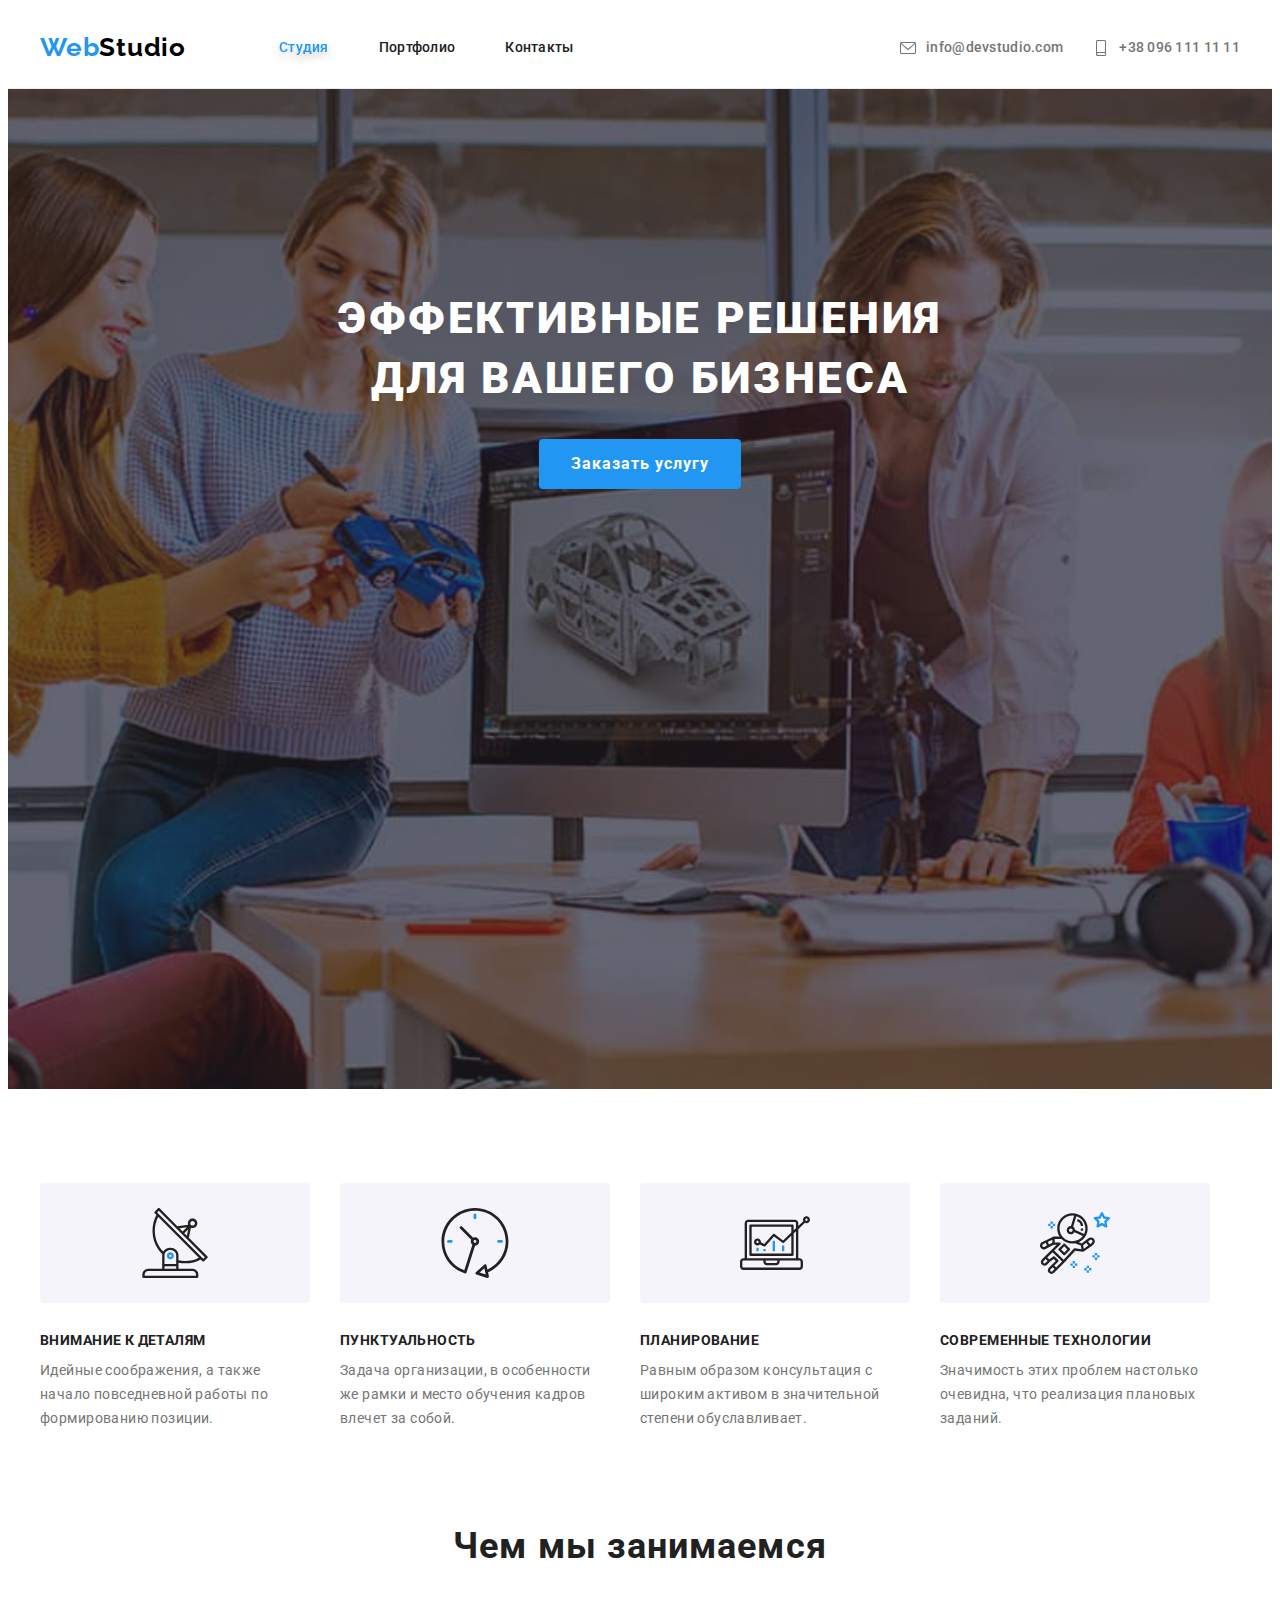
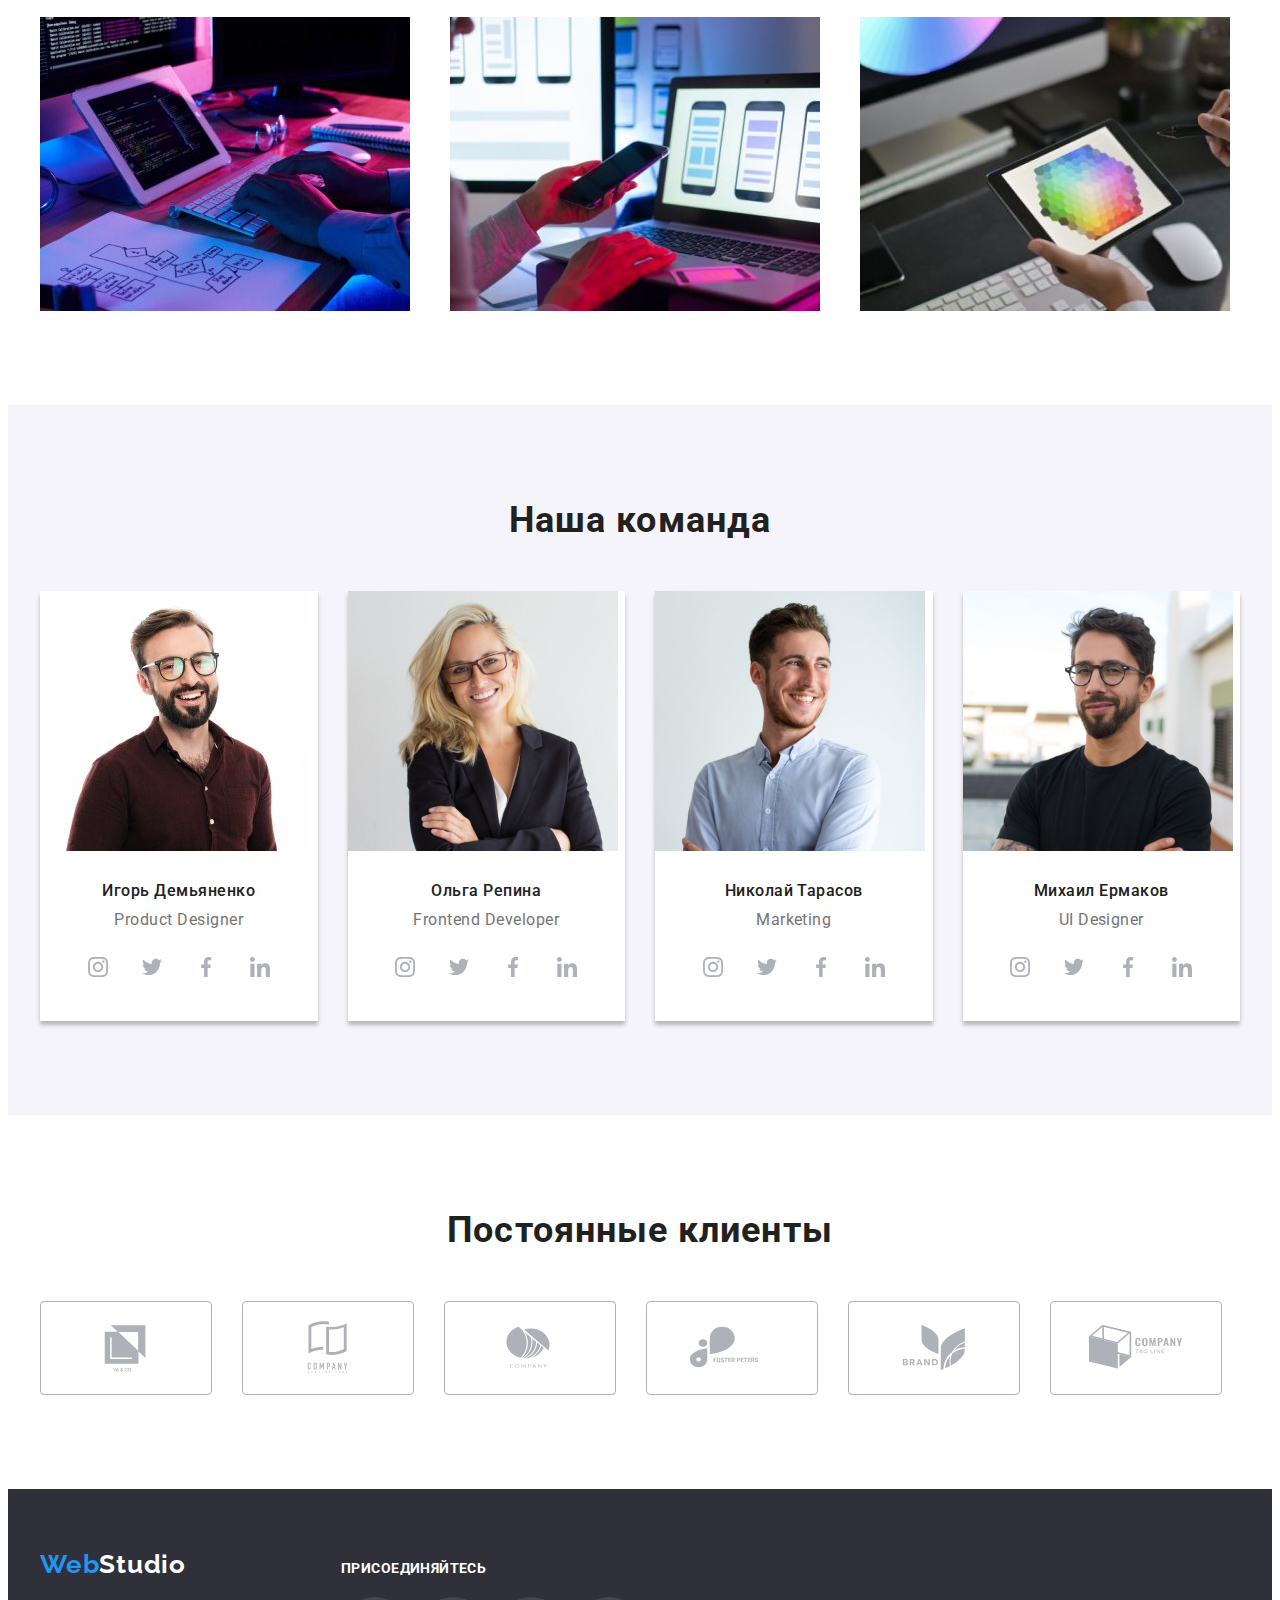
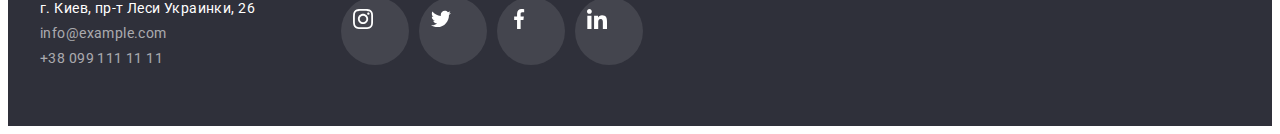
==== index.html @ df74f2be "begin-work" ====
<!DOCTYPE html>
<html lang="ru">
  <head>
    <meta charset="UTF-8" />
    <meta name="viewport" content="width=device-width,initial-scale=1.0" />
    <title>WebStudio</title>
    <link rel="preconnect" href="https://fonts.googleapis.com" />
    <link rel="preconnect" href="https://fonts.gstatic.com" crossorigin />
    <link
      href="https://fonts.googleapis.com/css2?family=Raleway:wght@700&family=Roboto:wght@400;500;700;900&display=swap"
      rel="stylesheet"
    />
    <link
      rel="stylesheet"
      href="https://cdnjs.cloudflare.com/ajax/libs/modern-normalize/1.1.0/modern-normalize.min.css"
      integrity="sha512-wpPYUAdjBVSE4KJnH1VR1HeZfpl1ub8YT/NKx4PuQ5NmX2tKuGu6U/JRp5y+Y8XG2tV+wKQpNHVUX03MfMFn9Q=="
      crossorigin="anonymous"
      referrerpolicy="no-referrer"
    />
    <link rel="stylesheet" href="./css/styles.css" />
  </head>
  <body>
    <!--Шапка-->
    <header class="header">
      <div class="container header-container">
        <nav class="header-nav">
          <a class="logo-name logo-name-header link" href="./index.html">
            <span class="logo-web">Web</span>Studio</a
          >
          <ul class="site-nav list">
            <li class="menu-item">
              <a href="./index.html" class="link connect-item-all current"
                >Студия</a
              >
            </li>
            <li class="menu-item">
              <a href="./portfolio.html" class="link connect-item-all"
                >Портфолио</a
              >
            </li>
            <li class="menu-item">
              <a href="" class="link connect-item-all">Контакты</a>
            </li>
          </ul>
        </nav>
        <ul class="link-contact list">
          <li class="connect-item">
            <a href="mailto:info@devstudio.com" class="link connect-item-all"
              ><svg width="16px" height="16px" class="icon-picture">
                <use href="./images/icons.svg#icon-cont_envelope"></use>
              </svg>
              info@devstudio.com</a
            >
          </li>
          <li class="connect-item">
            <a href="tel:+380961111111" class="link connect-item-all">
              <svg width="16px" height="16px" class="icon-picture">
                <use href="./images/icons.svg#icon-cont_smartphone"></use>
              </svg>
              +38 096 111 11 11</a
            >
          </li>
        </ul>
      </div>
    </header>
    <main>
      <!--Герой-->
      <section class="hero">
        <div class="container">
          <h1 class="hero-title">Эффективные решения для вашего бизнеса</h1>
          <button class="button-hero button primary" type="button">
            Заказать услугу
          </button>
        </div>
      </section>
      <!--Преимущества-->
      <section class="section-features">
        <div class="container">
          <h2 class="visually-hidden">Features</h2>
          <ul class="list list-features">
            <li class="features-item">
              <div class="features-icon-background">
                <svg class="features-icon" width="70px" height="70px">
                  <use href="./images/icons.svg#icon-f_antenna"></use>
                </svg>
              </div>
              <h3 class="features-title">Внимание к деталям</h3>
              <p class="features-text">
                Идейные соображения, а также начало повседневной работы по
                формированию позиции.
              </p>
            </li>
            <li class="features-item">
              <div class="features-icon-background">
                <svg class="features-icon" width="70px" height="70px">
                  <use href="./images/icons.svg#icon-f_clock"></use>
                </svg>
              </div>
              <h3 class="features-title">Пунктуальность</h3>
              <p class="features-text">
                Задача организации, в особенности же рамки и место обучения
                кадров влечет за собой.
              </p>
            </li>
            <li class="features-item">
              <div class="features-icon-background">
                <svg class="features-icon" width="70px" height="70px">
                  <use href="./images/icons.svg#icon-f_diagram"></use>
                </svg>
              </div>
              <h3 class="features-title">Планирование</h3>
              <p class="features-text">
                Равным образом консультация с широким активом в значительной
                степени обуславливает.
              </p>
            </li>
            <li class="features-item">
              <div class="features-icon-background">
                <svg class="features-icon" width="70px" height="70px">
                  <use href="./images/icons.svg#icon-f_astronaut"></use>
                </svg>
              </div>
              <h3 class="features-title">Современные технологии</h3>
              <p class="features-text">
                Значимость этих проблем настолько очевидна, что реализация
                плановых заданий.
              </p>
            </li>
          </ul>
        </div>
      </section>
      <!--Чем мы занимаемся-->
      <section class="section section-doing">
        <div class="container">
          <h2 class="section-title">Чем мы занимаемся</h2>
          <ul class="list list-doing">
            <li class="list-doing-item">
              <img
                class="image-item"
                src="./images/doing_01.jpg"
                alt="box1"
                width="370"
              />
            </li>
            <li class="list-doing-item">
              <img
                class="image-item"
                src="./images/doing_02.jpg"
                alt="box2"
                width="370"
              />
            </li>
            <li class="list-doing-item">
              <img
                class="image-item"
                src="./images/doing_03.jpg"
                alt="box3"
                width="370"
              />
            </li>
          </ul>
        </div>
      </section>
      <!--Команда-->
      <section class="section section-team">
        <div class="container container-team">
          <h2 class="section-title">Наша команда</h2>
          <ul class="list list-team">
            <li class="team-list">
              <img
                class="image-item"
                src="./images/team_01.jpg"
                alt="Фото Игорь Демьяненко"
                width="270"
              />
              <div class="team-item-descrip">
                <h3 class="team-title">Игорь Демьяненко</h3>
                <p class="team-list-text" lang="en">Product Designer</p>
                <ul class="team-social list social-list">
                  <li class="social-item">
                    <a href="" class="social-link">
                      <svg class="social-icon" width="20" height="20">
                        <use href="./images/icons.svg#icon-s_instagram"></use>
                      </svg>
                    </a>
                  </li>
                  <li class="social-item">
                    <a href="" class="social-link">
                      <svg class="social-icon" width="20" height="20">
                        <use href="./images/icons.svg#icon-s_twitter"></use>
                      </svg>
                    </a>
                  </li>
                  <li class="social-item">
                    <a href="" class="social-link">
                      <svg class="social-icon" width="20" height="20">
                        <use href="./images/icons.svg#icon-s_facebook"></use>
                      </svg>
                    </a>
                  </li>
                  <li class="social-item">
                    <a href="" class="social-link">
                      <svg class="social-icon" width="20" height="20">
                        <use href="./images/icons.svg#icon-s_linkedin"></use>
                      </svg>
                    </a>
                  </li>
                </ul>
              </div>
            </li>
            <li class="team-list">
              <img
                class="image-item"
                src="./images/team_02.jpg"
                alt="Фото Ольга Репина"
                width="270"
              />
              <div class="team-item-descrip">
                <h3 class="team-title">Ольга Репина</h3>
                <p class="team-list-text" lang="en">Frontend Developer</p>
                <ul class="team-social list social-list">
                  <li class="social-item">
                    <a href="" class="social-link">
                      <svg class="social-icon" width="20" height="20">
                        <use href="./images/icons.svg#icon-s_instagram"></use>
                      </svg>
                    </a>
                  </li>
                  <li class="social-item">
                    <a href="" class="social-link">
                      <svg class="social-icon" width="20" height="20">
                        <use href="./images/icons.svg#icon-s_twitter"></use>
                      </svg>
                    </a>
                  </li>
                  <li class="social-item">
                    <a href="" class="social-link">
                      <svg class="social-icon" width="20" height="20">
                        <use href="./images/icons.svg#icon-s_facebook"></use>
                      </svg>
                    </a>
                  </li>
                  <li class="social-item">
                    <a href="" class="social-link">
                      <svg class="social-icon" width="20" height="20">
                        <use href="./images/icons.svg#icon-s_linkedin"></use>
                      </svg>
                    </a>
                  </li>
                </ul>
              </div>
            </li>
            <li class="team-list">
              <img
                class="image-item"
                src="./images/team_03.jpg"
                alt="Фото Николай Тарасов"
                width="270"
              />
              <div class="team-item-descrip">
                <h3 class="team-title">Николай Тарасов</h3>
                <p class="team-list-text" lang="en">Marketing</p>
                <ul class="team-social list social-list">
                  <li class="social-item">
                    <a href="" class="social-link">
                      <svg class="social-icon" width="20" height="20">
                        <use href="./images/icons.svg#icon-s_instagram"></use>
                      </svg>
                    </a>
                  </li>
                  <li class="social-item">
                    <a href="" class="social-link">
                      <svg class="social-icon" width="20" height="20">
                        <use href="./images/icons.svg#icon-s_twitter"></use>
                      </svg>
                    </a>
                  </li>
                  <li class="social-item">
                    <a href="" class="social-link">
                      <svg class="social-icon" width="20" height="20">
                        <use href="./images/icons.svg#icon-s_facebook"></use>
                      </svg>
                    </a>
                  </li>
                  <li class="social-item">
                    <a href="" class="social-link">
                      <svg class="social-icon" width="20" height="20">
                        <use href="./images/icons.svg#icon-s_linkedin"></use>
                      </svg>
                    </a>
                  </li>
                </ul>
              </div>
            </li>
            <li class="team-list">
              <img
                class="image-item"
                src="./images/team_04.jpg"
                alt="Фото Михаил Ермаков"
                width="270"
              />
              <div class="team-item-descrip">
                <h3 class="team-title">Михаил Ермаков</h3>
                <p class="team-list-text" lang="en">UI Designer</p>
                <ul class="team-social list social-list">
                  <li class="social-item">
                    <a href="" class="social-link">
                      <svg class="social-icon" width="20" height="20">
                        <use href="./images/icons.svg#icon-s_instagram"></use>
                      </svg>
                    </a>
                  </li>
                  <li class="social-item">
                    <a href="" class="social-link">
                      <svg class="social-icon" width="20" height="20">
                        <use href="./images/icons.svg#icon-s_twitter"></use>
                      </svg>
                    </a>
                  </li>
                  <li class="social-item">
                    <a href="" class="social-link">
                      <svg class="social-icon" width="20" height="20">
                        <use href="./images/icons.svg#icon-s_facebook"></use>
                      </svg>
                    </a>
                  </li>
                  <li class="social-item">
                    <a href="" class="social-link">
                      <svg class="social-icon" width="20" height="20">
                        <use href="./images/icons.svg#icon-s_linkedin"></use>
                      </svg>
                    </a>
                  </li>
                </ul>
              </div>
            </li>
          </ul>
        </div>
      </section>
    </main>
    <!-- Наши клиенты -->
    <section class="section section-clients">
      <div class="container">
        <h2 class="section-title">Постоянные клиенты</h2>
        <ul class="list list-clients">
          <li class="clients-icon-background">
            <a href="" class="item-box">
              <svg class="clients-icon" width="106px" height="60px">
                <use href="./images/icons.svg#icon-comp_group_01"></use>
              </svg>
            </a>
          </li>
          <li class="clients-icon-background">
            <a href="" class="item-box">
              <svg class="clients-icon" width="106px" height="60px">
                <use href="./images/icons.svg#icon-comp_group_02"></use>
              </svg>
            </a>
          </li>
          <li class="clients-icon-background">
            <a href="" class="item-box">
              <svg class="clients-icon" width="106px" height="60px">
                <use href="./images/icons.svg#icon-comp_group_03"></use>
              </svg>
            </a>
          </li>
          <li class="clients-icon-background">
            <a href="" class="item-box">
              <svg class="clients-icon" width="106px" height="60px">
                <use href="./images/icons.svg#icon-comp_group_04"></use>
              </svg>
            </a>
          </li>
          <li class="clients-icon-background">
            <a href="" class="item-box">
              <svg class="clients-icon" width="106px" height="60px">
                <use href="./images/icons.svg#icon-comp_group_05"></use>
              </svg>
            </a>
          </li>
          <li class="clients-icon-background">
            <a href="" class="item-box">
              <svg class="clients-icon" width="106px" height="60px">
                <use href="./images/icons.svg#icon-comp_group_06"></use>
              </svg>
            </a>
          </li>
        </ul>
      </div>
    </section>
    <!--Футер-->
    <footer class="footer">
      <div class="container container-bottom">
        <div class="bottom-left">
          <a class="logo-name logo-name-footer link" href="./index.html">
            <span class="logo-web">Web</span>Studio</a
          >
          <address class="footer-adress">
            <ul class="footer-list">
              <li class="item-contacts">г. Киев, пр-т Леси Украинки, 26</li>
              <li class="item-contacts">
                <a href="mailto:info@example.com" class="footer-link"
                  >info@example.com</a
                >
              </li>
              <li class="item-contacts">
                <a href="tel:+380991111111" class="footer-link"
                  >+38 099 111 11 11</a
                >
              </li>
            </ul>
          </address>
        </div>
        <div class="links">
          <p class="bottom-title">Присоединяйтесь</p>
          <ul class="bottom-icon-list">
            <li class="bottom-icon-list-item list">
              <a class="icon-link link" href="">
                <svg class="item-bottom icon" width="20px" height="20px">
                  <use href="./images/icons.svg#icon-s_instagram"></use>
                </svg>
              </a>
            </li>
            <li class="bottom-icon-list-item list">
              <a class="icon-link link" href="">
                <svg class="item-bottom icon" width="20px" height="20px">
                  <use href="./images/icons.svg#icon-s_twitter"></use>
                </svg>
              </a>
            </li>
            <li class="bottom-icon-list-item list">
              <a class="icon-link link" href="">
                <svg class="item-bottom icon" width="20px" height="20px">
                  <use href="./images/icons.svg#icon-s_facebook"></use>
                </svg>
              </a>
            </li>
            <li class="bottom-icon-list-item list">
              <a class="icon-link link" href="">
                <svg class="item-bottom icon" width="20px" height="20px">
                  <use href="./images/icons.svg#icon-s_linkedin"></use>
                </svg>
              </a>
            </li>
          </ul>
        </div>
      </div>
    </footer>
  </body>
</html>
---- css/styles.css ----
/* Первичный цвет текста #757575*/

/* Вторичнй цвет текста #212121*/

/* Цвет белый фон color: #FFFFFF*/

/* Цвет акцент color: #2196F3*/

/* Цвет адресса rgba(255, 255, 255, 0.6) */

/* бекграунд основной #E5E5E5 */
/* бекграунд дополнительный #F5F4FA */
:root {
  --primary-text-color: #757575;
  --title-text-color: #212121;
  --accent-color: #2196f3;
  --primary-white-color: #ffffff;
  --primary-black-color: #000000;
  --footer-bcg-color: #2f303a;
  --footer-adr-color: rgba(255, 255, 255, 0.6);
  --secondary-bcg-color: #f5f4fa;
}

p,
h1,
h2,
h3,
h4,
h5,
h6 {
  margin: 0;
}

ul {
  margin: 0;
  padding: 0;
}

body {
  background-color: var(--primary-white-color);
  color: var(--primary-text-color);
  font-family: Roboto, sans-seref;
}

.container {
  width: 1200px;
  padding-left: 15px;
  padding-right: 15px;
  margin: 0 auto;
}

.list {
  list-style: none;
}
.link {
  text-decoration: none;
}

.logo-name {
  font-family: Raleway;
  font-weight: 700;
  font-size: 26px;
  line-height: 1.19;
  letter-spacing: 0.03em;
}

.logo-name-header {
  color: var(--primary-black-color);
  margin-right: 93px;
  padding-top: 24px;
  padding-bottom: 25px;
}

.logo-name-footer {
  color: var(--primary-white-color);
  display: inline-block;
  margin-bottom: 20px;
}

.logo-web {
  color: var(--accent-color);
}

.logo-name:hover {
  color: var(--accent-color);
}

.item-contacts:not(:last-child) {
  margin-bottom: 9px;
}

.visually-hidden {
  position: absolute;
  white-space: nowrap;
  width: 1px;
  height: 1px;
  overflow: hidden;
  border: 0;
  padding: 0;
  clip: rect(0 0 0 0);
  clip-path: inset(50%);
  margin: -1px;
}

.footer {
  padding-top: 60px;
  padding-bottom: 60px;
}
/* site nav */
.site-nav {
  display: flex;
}

.header {
  border-bottom: 1px solid#ececec;
}

.header-nav {
  display: flex;
  align-items: center;
}

.header-container {
  display: flex;
  align-items: center;
}

.menu-item:not(:last-child) {
  margin-right: 50px;
}

.site-nav .link {
  color: var(--title-text-color);
  font-weight: 500;
  font-size: 14px;
  line-height: 1.14;
  letter-spacing: 0.02em;
}

.site-nav .link:hover,
.site-nav .link:focus {
  color: var(--accent-color);
}
.site-nav .link.current {
  color: var(--accent-color);
  filter: drop-shadow(0px 4px 4px rgba(0, 0, 0, 0.25));
}
/* Контакты в шапке */
.link-contact .link {
  color: var(--title-text-color);
  font-weight: 500;
  font-size: 14px;
  line-height: 1.14;
  letter-spacing: 0.02em;
}
.link-contact {
  list-style: none;
  display: flex;
  margin-left: auto;
}

.link-contact .link {
  color: var(--primary-text-color);
}
.link-contact .link:hover,
.link-contact .link:focus {
  color: var(--accent-color);
}
.connect-item:not(:last-child) {
  margin-right: 30px;
}

.connect-item-all {
  display: block;
  align-items: center;
  padding-top: 32px;
  padding-bottom: 32px;
  display: flex;
  fill: currentColor;
}
.icon-picture {
  margin-right: 10px;
}
/* Контакты в футере */
footer {
  background-color: var(--footer-bcg-color);
}

.container-bottom {
  display: flex;
  align-items: baseline;
}

.bottom-left {
  width: 231px;
  margin-right: 70px;
}
.footer-list {
  list-style: none;
  color: var(--primary-white-color);
}
.footer-list .footer-link {
  color: var(--footer-adr-color);
  text-decoration: none;
}
.footer-list :hover,
.footer-list :focus {
  color: var(--accent-color);
}
.footer-adress {
  font-style: inherit;

  font-size: 14px;

  letter-spacing: 0.03em;
}

.bottom-title {
  margin-top: 0;
  margin-bottom: 20px;
  font-weight: 700;
  font-size: 14px;
  line-height: 1.14;
  letter-spacing: 0.03em;
  text-transform: uppercase;
  color: var(--primary-white-color);
}

.bottom-icon-list {
  display: flex;
  margin-top: 0;
  margin-bottom: 0;
  align-items: center;
  margin-left: auto;
  margin-right: auto;
  padding-left: 0;
}

.bottom-icon-list-item .link {
  display: flex;
  width: calc((100%-30px) / 4);

  padding: 12px;
  width: 44px;
  height: 44px;

  color: var(--primary-white-color);
  background-color: rgba(255, 255, 255, 0.1);
  border-radius: 50%;
}

.bottom-icon-list-item:not(:last-child) {
  margin-right: 10px;
}

.bottom-icon-list-item .link {
  fill: currentColor;
}

.bottom-icon-list-item .link:hover,
.bottom-icon-list-item .link:focus {
  background-color: var(--accent-color);
}
/* Hero */
.hero {
  background: var(--footer-bcg-color);
  padding-top: 200px;
  padding-bottom: 200px;
  max-width: 1600px;
  height: 600px;
  margin-left: auto;
  margin-right: auto;
  background-image: linear-gradient(
      rgba(47, 48, 58, 0.4),
      rgba(47, 48, 58, 0.4)
    ),
    url(../images/hero.jpg);
  background-position: center;
  background-repeat: no-repeat;
  background-size: cover;
}
.hero-title {
  color: var(--primary-white-color);
  font-weight: 900;
  font-size: 44px;
  line-height: 1.36;
  text-align: center;
  letter-spacing: 0.06em;
  text-transform: uppercase;
  width: 696px;
  margin: 0 auto;
  margin-bottom: 30px;
}

/* section */
.section-title {
  color: var(--title-text-color);
  font-weight: 700;
  font-size: 36px;
  line-height: 1.17;
  text-align: center;
  letter-spacing: 0.03em;
  margin-bottom: 50px;
}
/* section features */
.section-features .features-title {
  color: var(--title-text-color);
  font-weight: 700;
  font-size: 14px;
  line-height: 1.14;
  letter-spacing: 0.03em;
  text-transform: uppercase;
  margin-bottom: 10px;
}
.features-text {
  font-size: 14px;
  line-height: 1.71;
  letter-spacing: 0.03em;
}
.section-features {
  padding-top: 94px;
  padding-bottom: 94px;
}
.list-features {
  display: flex;
}
.features-item {
  width: 270px;
}

.features-item:not(:last-child) {
  margin-right: 30px;
}
.features-icon-background {
  display: flex;
  align-items: center;
  justify-content: center;
  height: 120px;
  width: 270px;
  margin-bottom: 30px;
  background-color: var(--secondary-bcg-color);
  border-radius: 4px;
}
/* section doing */

.section-doing {
  padding-bottom: 94px;
}

.list-doing {
  display: flex;
  flex-wrap: wrap;
  margin-left: -30px;
  margin-bottom: -30px;
}
.list-doing-item {
  width: calc(100% / 3 - 30px);
  margin-left: 30px;
  margin-bottom: 30px;
}

/* section team */
.list-team {
  display: flex;
  flex-wrap: wrap;
  margin-left: -30px;
  margin-bottom: -30px;
}
.team-list {
  background-color: var(--primary-white-color);
  width: calc(100% / 4 - 30px);
  margin-left: 30px;
  margin-bottom: 30px;
  box-shadow: 0px 4px 4px 0px #00000040;
}
.section-team {
  background-color: var(--secondary-bcg-color);
  padding-top: 94px;
  padding-bottom: 94px;
}

.section-team .team-title {
  color: var(--title-text-color);
  font-weight: 500;
  font-size: 16px;
  line-height: 1.19;
  text-align: center;
  letter-spacing: 0.03em;
  margin-bottom: 10px;
}
.team-list-text {
  font-size: 16px;
  line-height: 1.19;
  text-align: center;
  letter-spacing: 0.03em;
  margin-bottom: 16px;
}

.team-item-descrip {
  padding-top: 30px;
  padding-bottom: 32px;
}
.social-list {
  display: flex;
  justify-content: center;
}
.social-item {
  width: 44px;
  height: 44px;
  margin-right: 10px;
}
.social-item:last-child {
  margin-right: 0;
}
.social-link {
  width: 100%;
  height: 100%;
  border-radius: 50%;
  display: flex;
  align-items: center;
  justify-content: center;
}

.social-icon {
  fill: #afb1b8;
}
.social-link:hover,
.social-link:focus {
  background: var(--accent-color);
}

.social-link:hover .social-icon,
.social-link:focus .social-icon {
  fill: var(--primary-white-color);
}
/* section clients */
.section-clients {
  background-color: var(--primary-white-color);
  padding-top: 94px;
  padding-bottom: 94px;
}
.clients-icon {
  fill: #afb1b8;
}
.list-clients {
  display: flex;
}

.clients-icon-background {
  margin-right: 30px;
}
.clients-icon-background:last-child {
  margin-right: 0pc;
}

.item-box {
  display: flex;
  height: 92px;
  width: 170px;
  border: 1px solid #afb1b8;
  border-radius: 4px;
  align-items: center;
  justify-content: center;
}
.item-box:hover,
.item-box:focus {
  border-color: var(--accent-color);
}
.item-box:focus .clients-icon,
.item-box:hover .clients-icon {
  fill: var(--accent-color);
}
/* section portfolio */
.portfolio-list .title {
  color: var(--title-text-color);
  font-weight: 700;
  font-size: 18px;
  line-height: 2;
  letter-spacing: 0.06em;
  margin-bottom: 4px;
}
.portfolio-list-text {
  font-size: 16px;
  line-height: 1.87;
  letter-spacing: 0.03em;
}
.menu-partfolio {
  display: flex;
  justify-content: center;
  margin-bottom: 50px;
}

.item-filtr:not(:last-child) {
  margin-right: 8px;
}

.section-portfolio {
  padding-top: 94px;
  padding-bottom: 94px;
}

.portfolio-item-descrip {
  padding-top: 20px;
  padding-bottom: 20px;
  padding-left: 24px;
  padding-right: 24px;
  border-bottom: 1px solid #eeeeee;
  border-left: 1px solid #eeeeee;
  border-right: 1px solid #eeeeee;
}

.portfolio-list {
  display: flex;
  flex-wrap: wrap;
  margin-left: -30px;
  margin-bottom: -30px;
}
.item-portfolio {
  width: calc(100% / 3 - 30px);
  margin-left: 30px;
  margin-bottom: 30px;
}
.portfolio-project-item {
  display: inline-block;
}
.portfolio-project-item:focus,
.portfolio-project-item:hover {
  box-shadow: 0px 4px 4px 0px #00000040;
}

.image-item {
  display: block;
  max-width: 100%;
  height: auto;
}

.button-filtr {
  padding: 6px 22px;
}
.button-hero {
  display: block;
  margin: 0 auto;
  padding: 10px 32px;
}
.button {
  cursor: pointer;
  border: none;
  border-radius: 4px;
  color: var(--title-text-color);
  background-color: var(--secondary-bcg-color);
  font-family: inherit;
  font-weight: 700;
  font-size: 16px;
  line-height: 1.87;
  letter-spacing: 0.06em;
}
button.primary {
  background-color: var(--accent-color);
  color: var(--primary-white-color);
}
button.secondery {
  background-color: var(--primary-white-color);
  color: var(--accent-color);
}
.button:hover,
.button:focus {
  background-color: var(--primary-white-color);
  color: var(--accent-color);
}
.button-filtr {
  font-weight: 500;
  font-size: 16px;
  line-height: 1.62;
  text-align: center;
  letter-spacing: 0.03em;
}
.button-filtr:hover,
.button-filtr:focus {
  background-color: var(--accent-color);
  color: var(--primary-white-color);
  box-shadow: 0px 4px 4px 0px #00000040;
}
.button-filtr.active {
  background-color: var(--accent-color);
  color: var(--primary-white-color);
  box-shadow: 0px 4px 4px 0px #00000040;
}
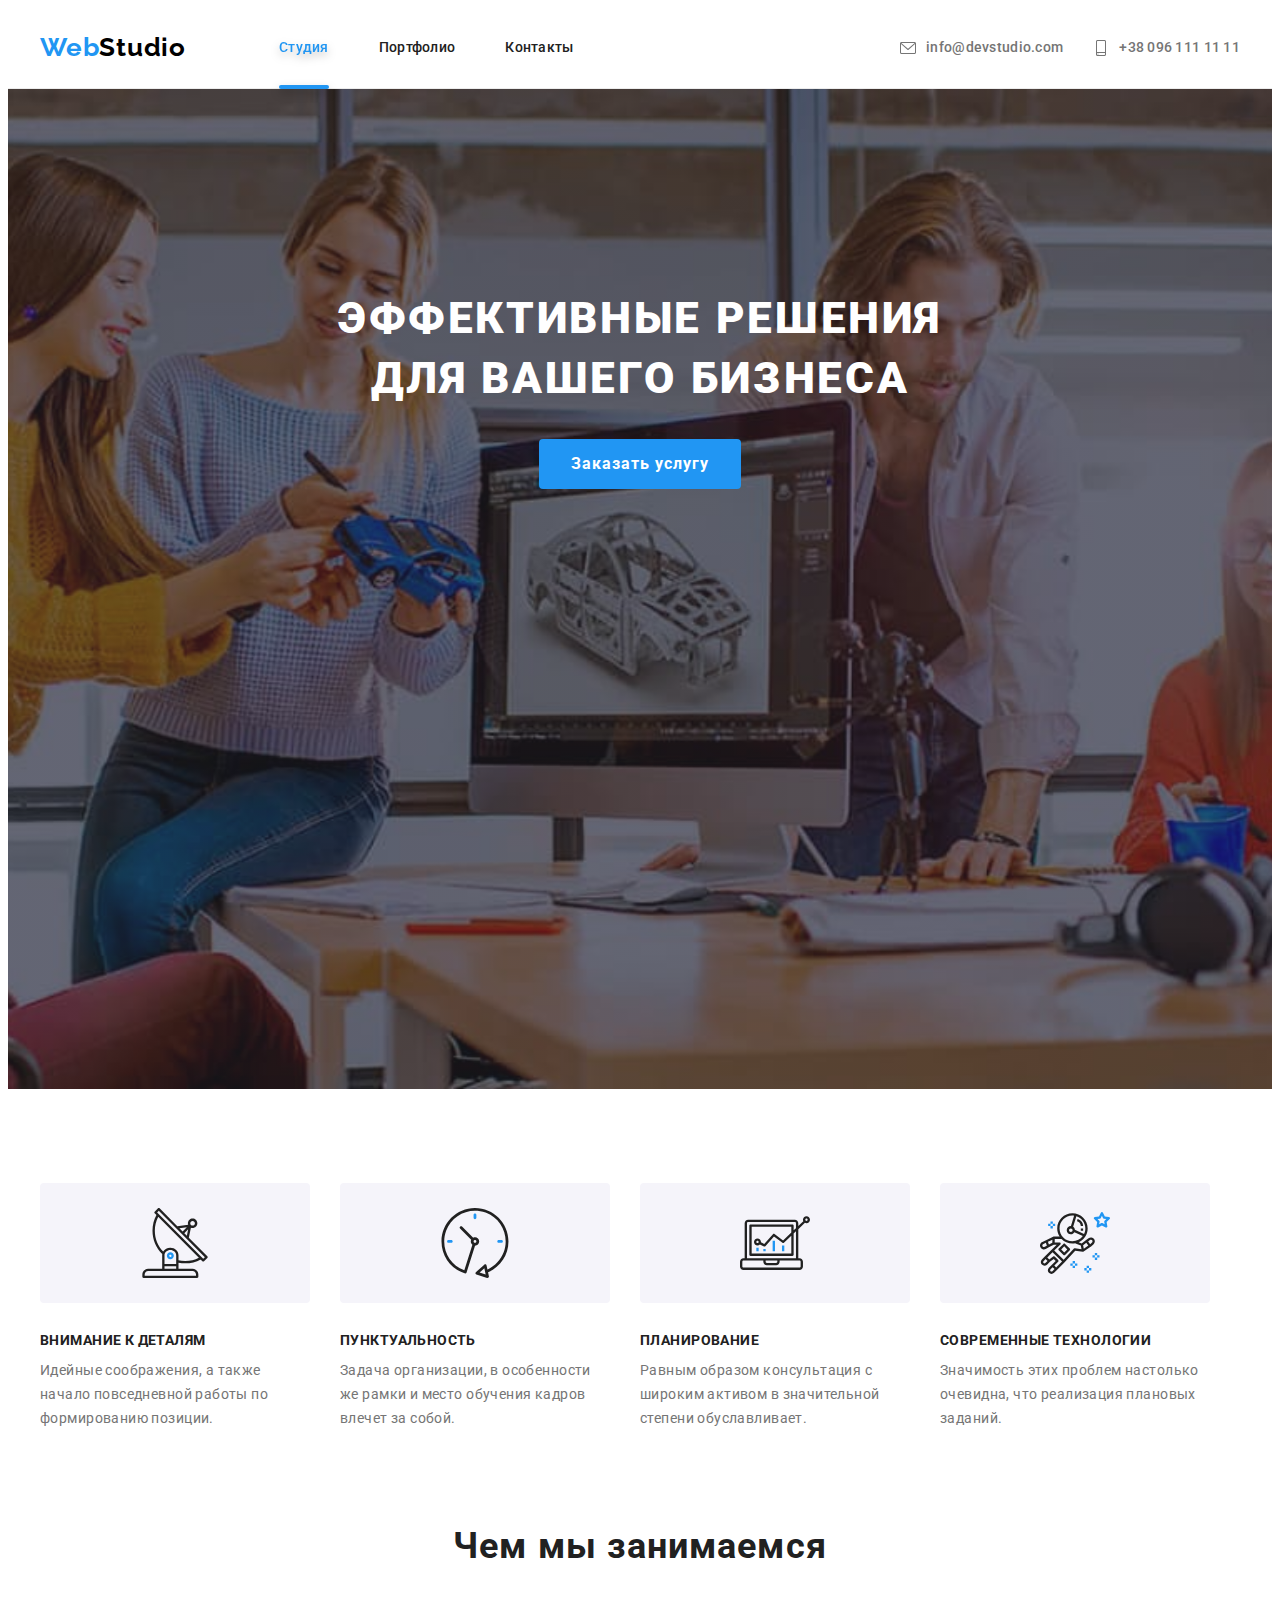
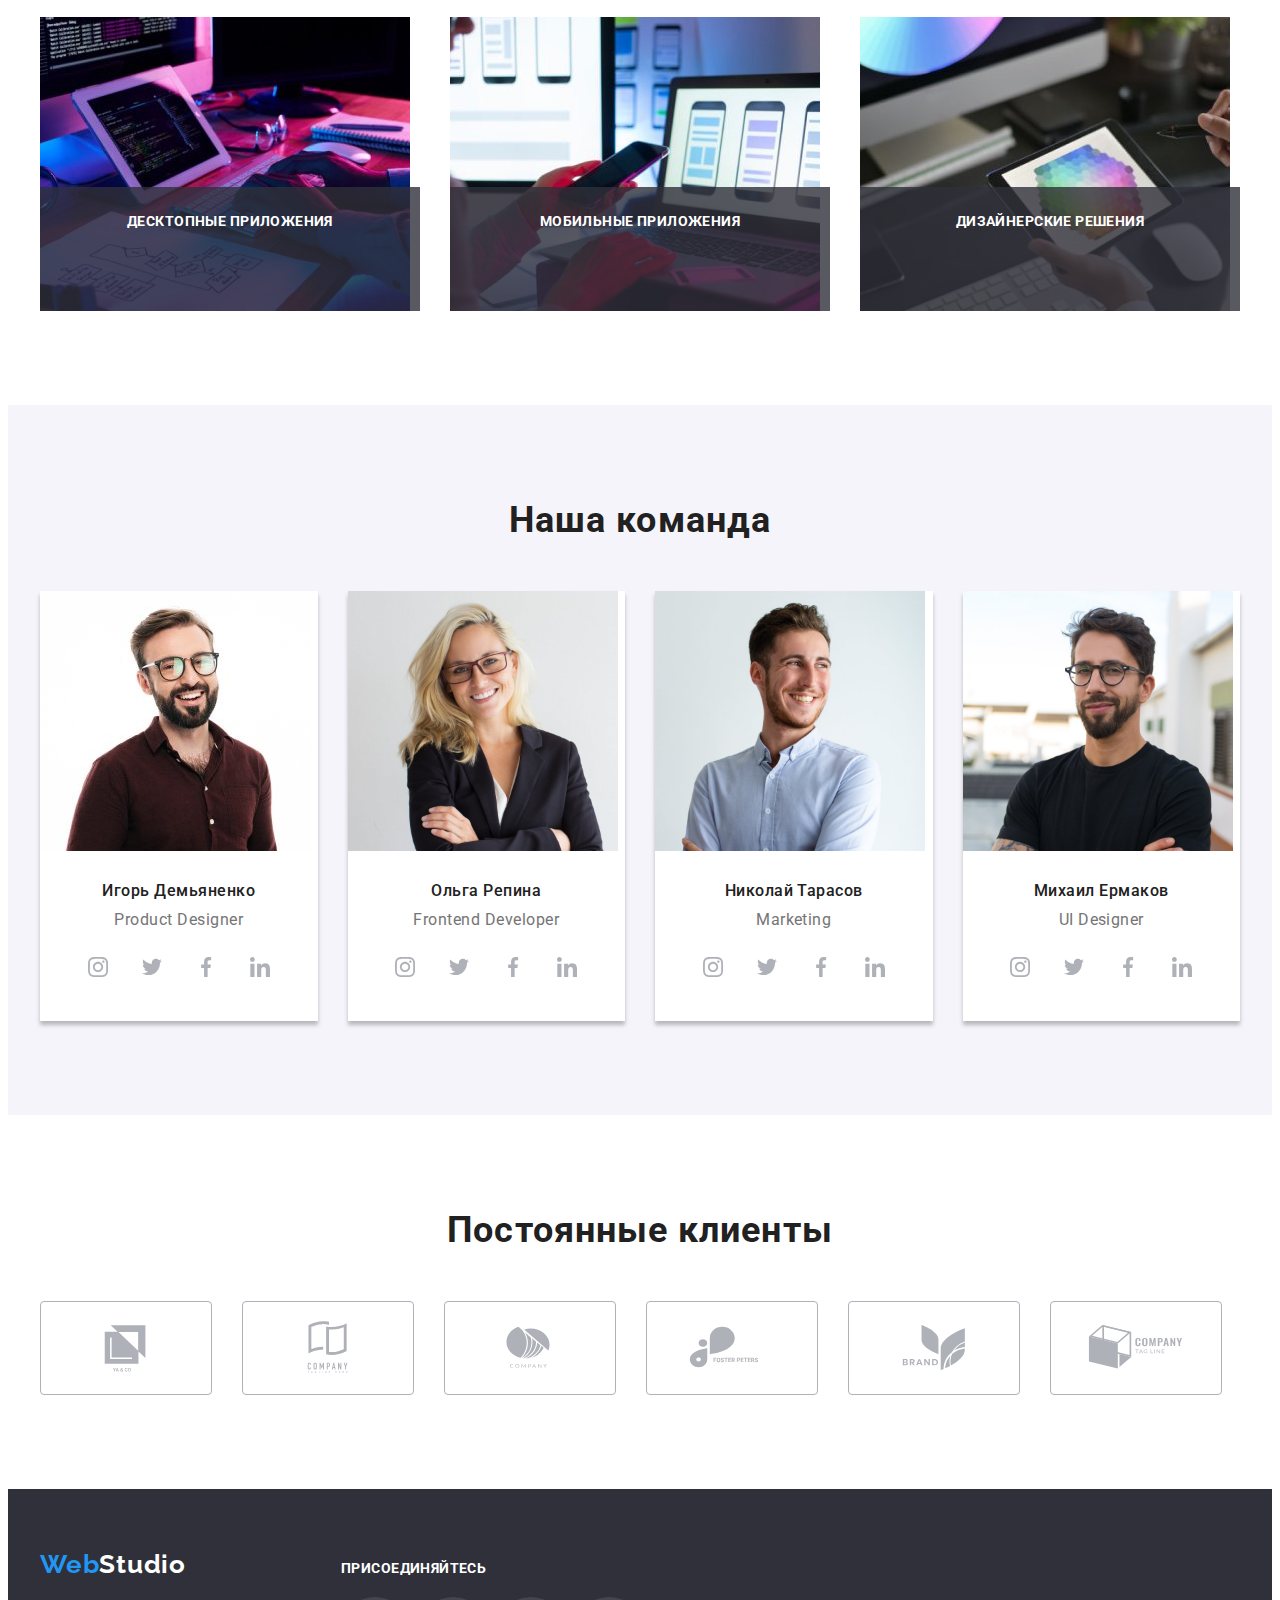
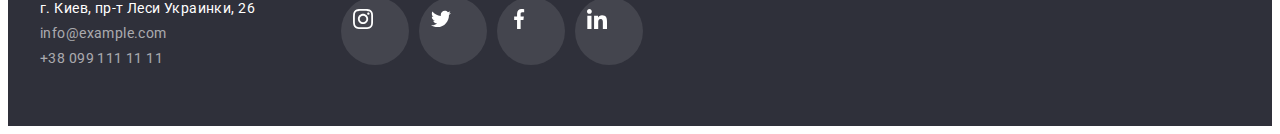
==== commit b5026261: "home work N5 ver01" ====
--- a/index.html
+++ b/index.html
@@ -30,8 +30,8 @@
           <ul class="site-nav list">
             <li class="menu-item">
               <a href="./index.html" class="link connect-item-all current"
-                >Студия</a
-              >
+                >Студия
+              </a>
             </li>
             <li class="menu-item">
               <a href="./portfolio.html" class="link connect-item-all"
@@ -68,7 +68,11 @@
       <section class="hero">
         <div class="container">
           <h1 class="hero-title">Эффективные решения для вашего бизнеса</h1>
-          <button class="button-hero button primary" type="button">
+          <button
+            data-modal-open
+            class="button-hero button primary"
+            type="button"
+          >
             Заказать услугу
           </button>
         </div>
@@ -135,28 +139,37 @@
           <h2 class="section-title">Чем мы занимаемся</h2>
           <ul class="list list-doing">
             <li class="list-doing-item">
-              <img
-                class="image-item"
-                src="./images/doing_01.jpg"
-                alt="box1"
-                width="370"
-              />
+              <div class="thumb">
+                <img
+                  class="image-item"
+                  src="./images/doing_01.jpg"
+                  alt="box1"
+                  width="370"
+                />
+                <h3 class="text-doing">Десктопные приложения</h3>
+              </div>
             </li>
             <li class="list-doing-item">
-              <img
-                class="image-item"
-                src="./images/doing_02.jpg"
-                alt="box2"
-                width="370"
-              />
+              <div class="thumb">
+                <img
+                  class="image-item"
+                  src="./images/doing_02.jpg"
+                  alt="box2"
+                  width="370"
+                />
+                <h3 class="text-doing">Мобильные приложения</h3>
+              </div>
             </li>
             <li class="list-doing-item">
-              <img
-                class="image-item"
-                src="./images/doing_03.jpg"
-                alt="box3"
-                width="370"
-              />
+              <div class="thumb">
+                <img
+                  class="image-item"
+                  src="./images/doing_03.jpg"
+                  alt="box3"
+                  width="370"
+                />
+                <h3 class="text-doing">Дизайнерские решения</h3>
+              </div>
             </li>
           </ul>
         </div>
@@ -446,5 +459,16 @@
         </div>
       </div>
     </footer>
+    <!-- модальное окно -->
+    <div class="backdrop is-hidden" data-modal>
+      <div class="modal">
+        <button type="button" class="btn-close" data-modal-close>
+          <svg class="close-icon" width="18px" height="18px">
+            <use href="/images/icons.svg#icon-close-black"></use>
+          </svg>
+        </button>
+      </div>
+    </div>
+    <script src="./js/modal.js"></script>
   </body>
 </html>
--- a/css/styles.css
+++ b/css/styles.css
@@ -19,6 +19,7 @@
   --footer-bcg-color: #2f303a;
   --footer-adr-color: rgba(255, 255, 255, 0.6);
   --secondary-bcg-color: #f5f4fa;
+  --time-func: cubic-bezier(0.4, 0, 0.2, 1);
 }
 
 p,
@@ -144,6 +145,16 @@
 .site-nav .link.current {
   color: var(--accent-color);
   filter: drop-shadow(0px 4px 4px rgba(0, 0, 0, 0.25));
+}
+.current.link::after {
+  position: absolute;
+  content: '';
+  width: 100%;
+  height: 4px;
+  bottom: -1px;
+  left: 0;
+  background: var(--accent-color);
+  border-radius: 2px;
 }
 /* Контакты в шапке */
 .link-contact .link {
@@ -342,7 +353,30 @@
   border-radius: 4px;
 }
 /* section doing */
-
+.thumb {
+  position: relative;
+}
+.text-doing {
+  position: absolute;
+  display: flex;
+  justify-content: center;
+  height: 70px;
+  width: 100%;
+  bottom: 0;
+  left: 0;
+  margin: auto;
+  padding-top: 27px;
+  padding-bottom: 27px;
+  font-style: normal;
+  font-weight: 700;
+  font-size: 14px;
+  line-height: 1.14;
+  text-align: center;
+  letter-spacing: 0.03em;
+  text-transform: uppercase;
+  background: rgba(47, 48, 58, 0.8);
+  color: var(--primary-white-color);
+}
 .section-doing {
   padding-bottom: 94px;
 }
@@ -520,6 +554,9 @@
   margin-left: 30px;
   margin-bottom: 30px;
 }
+.item-portfolio:hover .overlay-box {
+  transform: translateY(0%);
+}
 .portfolio-project-item {
   display: inline-block;
 }
@@ -528,6 +565,28 @@
   box-shadow: 0px 4px 4px 0px #00000040;
 }
 
+.image-portfolio {
+  position: relative;
+  overflow: hidden;
+}
+.overlay-box {
+  position: absolute;
+  top: 0;
+  left: 0;
+  width: 100%;
+  height: 100%;
+  background: rgba(33, 150, 243, 0.9);
+  transform: translateY(100%);
+  transition: transform 250ms var(--time-func);
+}
+.overlay-box-text {
+  padding: 63px 24px 63px 24px;
+  margin: 0;
+  color: var(--primary-white-color);
+  font-weight: 400;
+  font-size: 18px;
+  line-height: 1.56;
+}
 .image-item {
   display: block;
   max-width: 100%;
@@ -585,3 +644,53 @@
   color: var(--primary-white-color);
   box-shadow: 0px 4px 4px 0px #00000040;
 }
+.btn-close {
+  position: absolute;
+  top: 8px;
+  right: 8px;
+  display: flex;
+  justify-content: center;
+  align-items: center;
+  padding: 0;
+  width: 30px;
+  height: 30px;
+  border-radius: 50%;
+  cursor: pointer;
+  color: var(--title-text-color);
+  background: var(--primary-white-color);
+  border: 1px solid rgba(0, 0, 0, 0.1);
+}
+.backdrop.is-hidden {
+  opacity: 0;
+  pointer-events: none;
+}
+.backdrop.is-hidden .modal {
+  transform: translate(-50%, -50%) scale(1.1);
+}
+.backdrop {
+  position: fixed;
+  width: 100vw;
+  height: 100vh;
+  left: 0;
+  top: 0;
+  background-color: rgba(0, 0, 0, 0.2);
+  opacity: 1;
+  transition: opacity 250ms var(--time-func);
+  z-index: 2;
+}
+.modal {
+  position: absolute;
+  top: 50%;
+  left: 50%;
+  transform: translate(-50%, -50%);
+  transition: transform 250ms var(--time-func);
+  width: 528px;
+  height: 581px;
+  display: flex;
+  align-items: center;
+  justify-content: center;
+  background: var(--primary-white-color);
+  box-shadow: 0px 1px 3px rgb(0 0 0 / 12%), 0px 1px 1px rgb(0 0 0 / 14%),
+    0px 2px 1px rgb(0 0 0 / 20%);
+  border-radius: 4px;
+}
